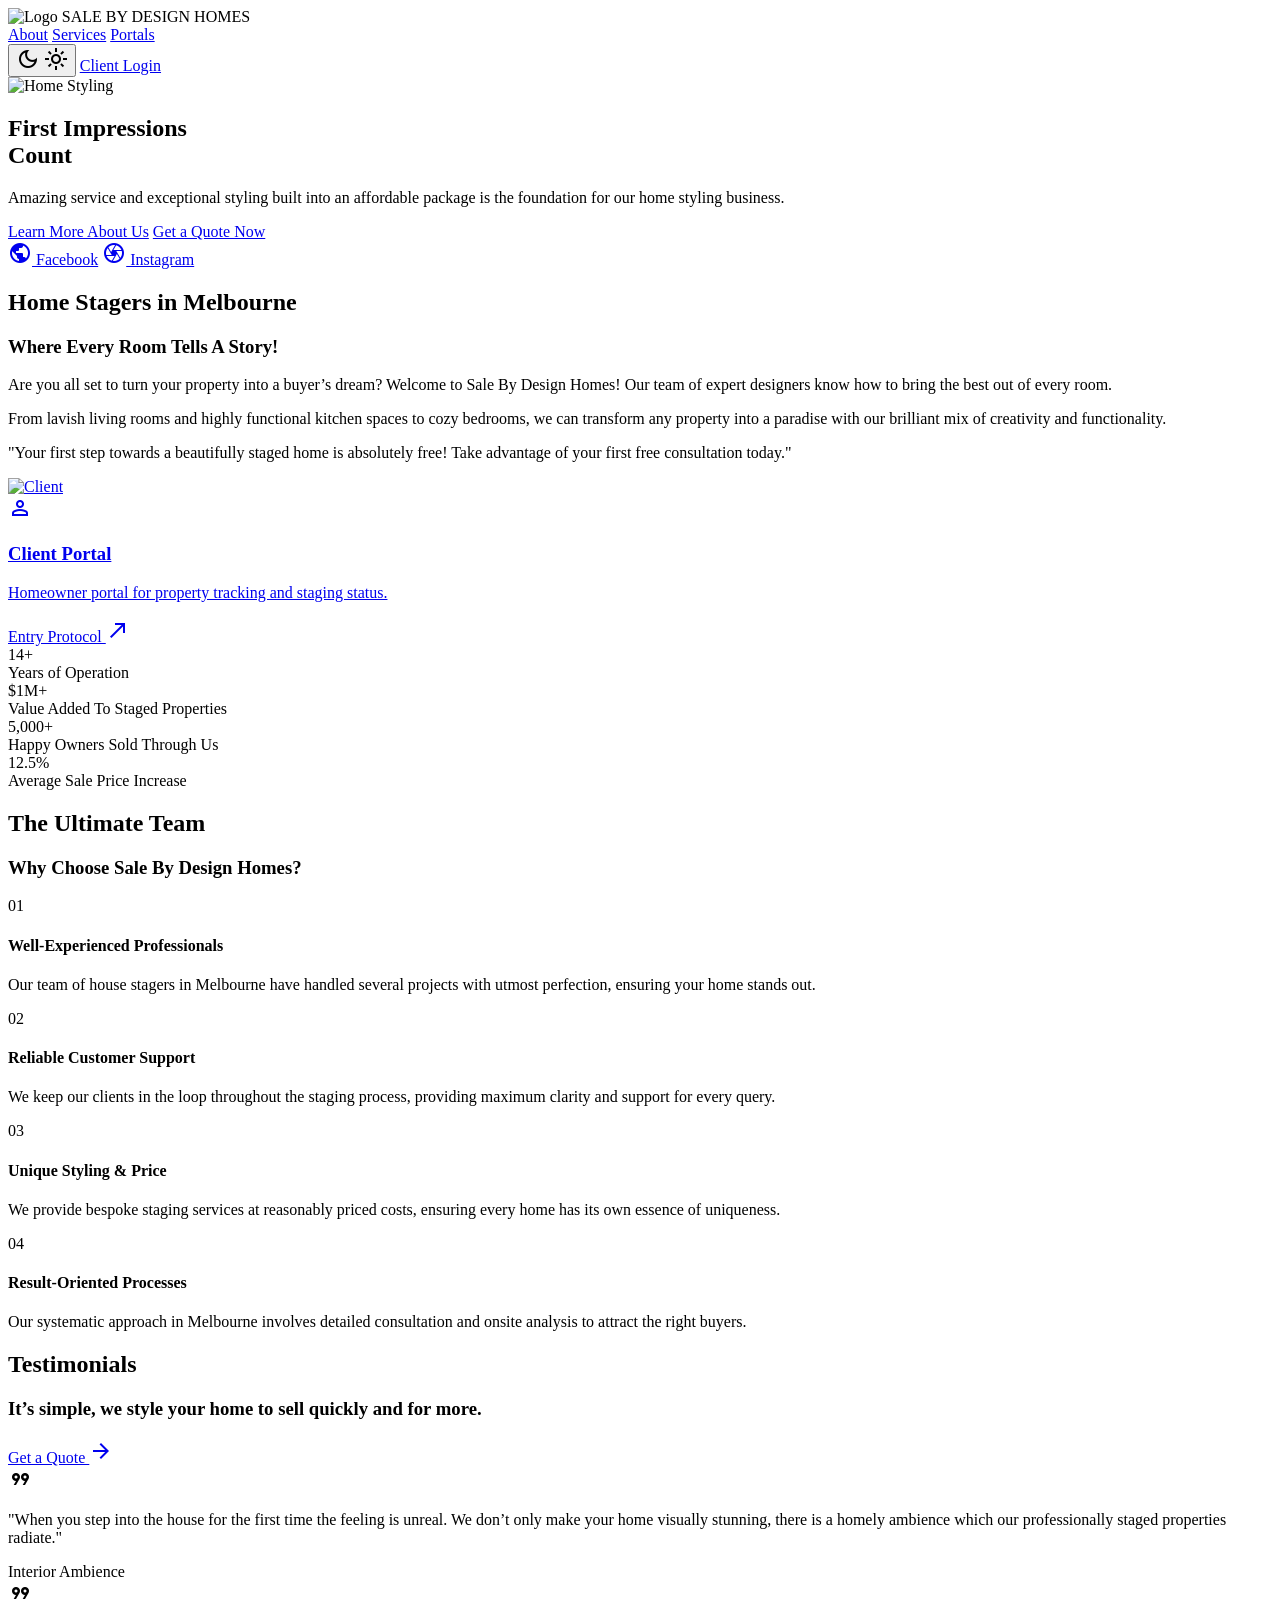
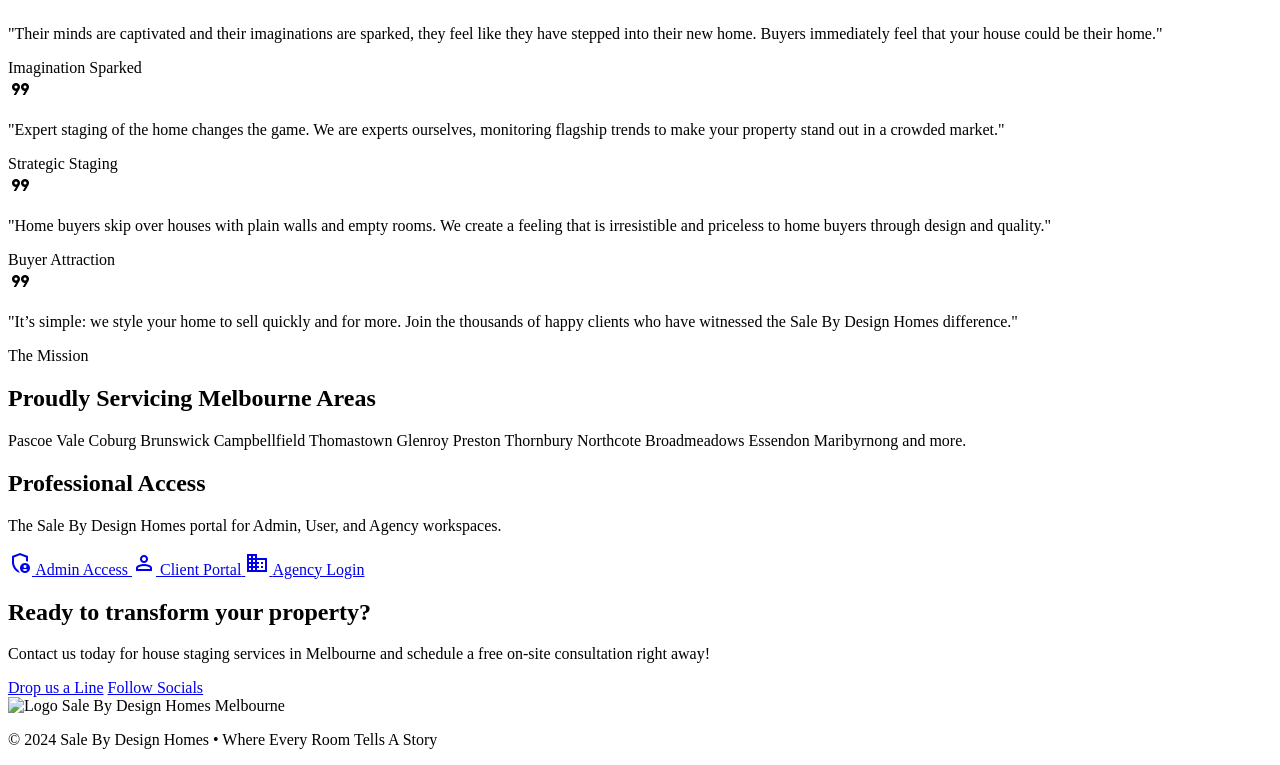
==== index.html @ 8c0a1e4c "Initial commit: Professional Landing Page & Premium Role-Specific Portals for Sale By Design Homes" ====
<!DOCTYPE html>
<html lang="en">
<head>
    <meta charset="utf-8" />
    <meta content="width=device-width, initial-scale=1.0" name="viewport" />
    <title>Sale By Design Homes | Home Staging Melbourne</title>
    <script src="https://cdn.tailwindcss.com?plugins=forms,container-queries"></script>
    <link href="https://fonts.googleapis.com/css2?family=Manrope:wght@300;400;500;600;700;800&amp;display=swap" rel="stylesheet" />
    <link href="https://fonts.googleapis.com/css2?family=Material+Symbols+Outlined:wght,FILL@100..700,0..1&amp;display=swap" rel="stylesheet" />
    <script id="tailwind-config">
        tailwind.config = {
            darkMode: "class",
            theme: {
                extend: {
                    colors: {
                        "primary": "#2563eb",
                        "primary-container": "#ebf2ff",
                        "on-primary": "#ffffff",
                        "background": "#ffffff",
                        "on-background": "#0f172a",
                        "surface": "#ffffff",
                        "on-surface": "#0f172a",
                        "surface-variant": "#f8fafc",
                        "on-surface-variant": "#64748b",
                        "outline": "rgba(203, 213, 225, 0.6)",
                    },
                    fontFamily: {
                        "headline": ["Manrope"],
                        "body": ["Manrope"],
                    },
                },
            },
        }
    </script>
    <style>
        :root {
            --primary: #2563eb;
            --primary-container: #ebf2ff;
            --background: #ffffff;
            --on-background: #0f172a;
            --surface: #ffffff;
            --on-surface: #0f172a;
            --surface-variant: #f8fafc;
            --on-surface-variant: #64748b;
            --outline: rgba(203, 213, 225, 0.6);
        }
        .dark {
            --primary: #2374e7;
            --background: #080c11;
            --on-background: #f1f5f9;
            --surface: #111821;
            --on-surface: #f1f5f9;
            --surface-variant: #1a2332;
            --on-surface-variant: #94a3b8;
            --outline: rgba(45, 58, 79, 0.4);
        }
        .reveal {
            opacity: 0;
            transform: translateY(30px);
            transition: all 0.8s cubic-bezier(0.16, 1, 0.3, 1);
        }
        .reveal.active {
            opacity: 1;
            transform: translateY(0);
        }
        .hero-gradient {
            background: linear-gradient(to bottom, rgba(0,0,0,0.1) 0%, rgba(0,0,0,0.8) 100%);
        }
        @keyframes float {
            0% { transform: translateY(0px); }
            50% { transform: translateY(-10px); }
            100% { transform: translateY(0px); }
        }
        .animate-float {
            animation: float 4s ease-in-out infinite;
        }
    </style>
    <script>
        const theme = localStorage.getItem('theme') || (window.matchMedia('(prefers-color-scheme: dark)').matches ? 'dark' : 'light');
        document.documentElement.className = theme;
    </script>
</head>
<body class="bg-background font-body text-on-surface antialiased overflow-x-hidden">
    <!-- Navigation -->
    <nav class="fixed top-0 left-0 w-full z-50 px-8 py-6 flex justify-between items-center transition-all duration-300" id="main-nav">
        <div class="flex items-center gap-2 group cursor-pointer">
            <img alt="Logo" class="h-8 w-auto" src="https://lh3.googleusercontent.com/aida/[base64]" />
            <span class="text-lg font-black tracking-tighter text-white">SALE BY DESIGN HOMES</span>
        </div>
        <div class="flex items-center gap-6">
            <div class="hidden md:flex gap-6 text-white/70 text-sm font-bold tracking-widest uppercase">
                <a href="#about" class="hover:text-white transition-colors">About</a>
                <a href="#services" class="hover:text-white transition-colors">Services</a>
                <a href="#portals" class="hover:text-white transition-colors">Portals</a>
            </div>
            <button id="theme-toggle" class="p-2.5 rounded-full bg-white/10 border border-white/10 text-white backdrop-blur-md hover:scale-110 active:scale-95 transition-all">
                <span class="material-symbols-outlined text-[20px] dark:hidden">dark_mode</span>
                <span class="material-symbols-outlined text-[20px] hidden dark:block">light_mode</span>
            </button>
            <a href="login.html" class="bg-white text-black px-6 py-2.5 rounded-full font-bold text-sm hover:bg-primary hover:text-white transition-all shadow-xl">Client Login</a>
        </div>
    </nav>

    <!-- Hero Section -->
    <section class="relative h-screen w-full flex items-center justify-center overflow-hidden">
        <div class="absolute inset-0 z-0 scale-105">
            <img class="w-full h-full object-cover" src="https://images.unsplash.com/photo-1600585154340-be6161a56a0c?auto=format&fit=crop&w=1920&q=80" alt="Home Styling" />
            <div class="absolute inset-0 hero-gradient"></div>
        </div>
        <div class="relative z-10 text-center px-6 max-w-4xl">
            <h1 class="text-6xl sm:text-8xl font-black text-white tracking-tight mb-8 leading-[0.9] reveal">First Impressions<br/><span class="text-primary group relative inline-block">Count<span class="absolute -bottom-2 left-0 w-0 h-1.5 bg-primary group-hover:w-full transition-all duration-700"></span></span></h1>
            <p class="text-lg sm:text-xl text-white/80 mb-10 max-w-2xl mx-auto font-medium leading-relaxed reveal" style="transition-delay: 0.2s;">Amazing service and exceptional styling built into an affordable package is the foundation for our home styling business.</p>
            <div class="flex flex-col sm:flex-row gap-4 justify-center items-center reveal" style="transition-delay: 0.4s;">
                <a href="#about" class="bg-primary hover:bg-primary/90 text-white px-10 py-5 rounded-2xl font-black text-sm tracking-widest uppercase transition-all hover:scale-105 shadow-2xl shadow-primary/40">Learn More About Us</a>
                <a href="#contact" class="bg-white/10 hover:bg-white/20 text-white backdrop-blur-md px-10 py-5 rounded-2xl font-black text-sm tracking-widest uppercase transition-all border border-white/20">Get a Quote Now</a>
            </div>
            <div class="mt-12 flex justify-center gap-8 text-white/50">
                <a href="#" class="hover:text-white transition-colors flex items-center gap-2"><span class="material-symbols-outlined">public</span> Facebook</a>
                <a href="#" class="hover:text-white transition-colors flex items-center gap-2"><span class="material-symbols-outlined">camera</span> Instagram</a>
            </div>
        </div>
    </section>

    <!-- Welcome Section -->
    <section id="about" class="py-24 px-8 max-w-7xl mx-auto grid grid-cols-1 lg:grid-cols-2 gap-16 items-center">
        <div class="reveal">
            <h2 class="text-[12px] font-black tracking-[0.4em] uppercase text-primary mb-6">Home Stagers in Melbourne</h2>
            <h3 class="text-4xl sm:text-6xl font-black text-on-surface leading-tight mb-8">Where Every Room Tells A Story!</h3>
            <p class="text-on-surface-variant text-lg leading-relaxed mb-6">Are you all set to turn your property into a buyer’s dream? Welcome to Sale By Design Homes! Our team of expert designers know how to bring the best out of every room.</p>
            <p class="text-on-surface-variant text-lg leading-relaxed mb-8">From lavish living rooms and highly functional kitchen spaces to cozy bedrooms, we can transform any property into a paradise with our brilliant mix of creativity and functionality.</p>
            <div class="p-8 rounded-3xl bg-primary/5 border border-primary/10">
                <p class="text-primary font-bold italic text-xl">"Your first step towards a beautifully staged home is absolutely free! Take advantage of your first free consultation today."</p>
            </div>
        </div>
        <div class="relative reveal" style="transition-delay: 0.2s;">
                <!-- Client Card -->
                <a href="client-login.html" class="group relative flex flex-col h-[500px] rounded-[40px] overflow-hidden border border-outline/10 shadow-2xl hover:scale-[1.02] transition-all duration-500 reveal" style="transition-delay: 0.2s;">
                    <img class="absolute inset-0 w-full h-full object-cover group-hover:scale-110 transition-transform duration-700" src="https://images.unsplash.com/photo-1560518883-ce09059eeffa?auto=format&fit=crop&w=800&q=80" alt="Client" />
                    <div class="absolute inset-0 bg-gradient-to-t from-black via-black/40 to-transparent"></div>
                    <div class="relative mt-auto p-10 text-white">
                        <span class="material-symbols-outlined text-4xl mb-4 group-hover:rotate-12 transition-transform">person</span>
                        <h3 class="text-3xl font-black mb-3">Client Portal</h3>
                        <p class="text-white/70 text-sm leading-relaxed mb-6 group-hover:text-white transition-colors">Homeowner portal for property tracking and staging status.</p>
                        <div class="flex items-center gap-3 font-black text-[10px] uppercase tracking-widest text-primary bg-white px-4 py-2 rounded-full w-fit">
                            Entry Protocol <span class="material-symbols-outlined text-sm">north_east</span>
                        </div>
                    </div>
                </a>
            <div class="absolute -bottom-10 -left-10 bg-on-background p-10 rounded-[40px] shadow-2xl hidden sm:block">
                <div class="text-primary text-5xl font-black mb-1">14+</div>
                <div class="text-white text-xs font-black uppercase tracking-widest opacity-60">Years of Operation</div>
            </div>
        </div>
    </section>

    <!-- Metrics Section -->
    <section class="bg-on-background py-24 px-8 text-white overflow-hidden relative">
        <div class="absolute inset-0 opacity-10">
            <div class="absolute top-0 left-0 w-full h-full bg-[radial-gradient(circle_at_center,_var(--tw-gradient-stops))] from-primary via-transparent to-transparent"></div>
        </div>
        <div class="max-w-7xl mx-auto flex flex-col md:flex-row justify-between items-center gap-16 relative z-10 reveal">
            <div class="text-center md:text-left">
                <div class="text-7xl font-black text-primary mb-2">$1M+</div>
                <div class="text-xs font-black uppercase tracking-[0.3em] opacity-40">Value Added To Staged Properties</div>
            </div>
            <div class="h-16 w-1px bg-white/10 hidden md:block"></div>
            <div class="text-center">
                <div class="text-7xl font-black text-white mb-2">5,000+</div>
                <div class="text-xs font-black uppercase tracking-[0.3em] opacity-40">Happy Owners Sold Through Us</div>
            </div>
            <div class="h-16 w-1px bg-white/10 hidden md:block"></div>
            <div class="text-center md:text-right">
                <div class="text-7xl font-black text-white/50 mb-2">12.5%</div>
                <div class="text-xs font-black uppercase tracking-[0.3em] opacity-40">Average Sale Price Increase</div>
            </div>
        </div>
    </section>

    <!-- Why Choose Us -->
    <section id="services" class="py-24 px-8 bg-surface-variant/20 overflow-hidden">
        <div class="max-w-7xl mx-auto">
            <div class="text-center mb-20 reveal">
                <h2 class="text-[12px] font-black tracking-[0.4em] uppercase text-primary mb-6">The Ultimate Team</h2>
                <h3 class="text-4xl sm:text-5xl font-black text-on-surface">Why Choose Sale By Design Homes?</h3>
            </div>
            
            <div class="grid grid-cols-1 md:grid-cols-2 gap-8 reveal">
                <div class="p-10 rounded-[40px] bg-white dark:bg-surface border border-outline/10 shadow-sm hover:shadow-xl transition-all group">
                    <div class="flex items-start gap-6">
                        <span class="text-5xl font-black text-primary/20 group-hover:text-primary transition-colors">01</span>
                        <div>
                            <h4 class="text-xl font-bold mb-4">Well-Experienced Professionals</h4>
                            <p class="text-on-surface-variant leading-relaxed">Our team of house stagers in Melbourne have handled several projects with utmost perfection, ensuring your home stands out.</p>
                        </div>
                    </div>
                </div>
                <div class="p-10 rounded-[40px] bg-white dark:bg-surface border border-outline/10 shadow-sm hover:shadow-xl transition-all group">
                    <div class="flex items-start gap-6">
                        <span class="text-5xl font-black text-primary/20 group-hover:text-primary transition-colors">02</span>
                        <div>
                            <h4 class="text-xl font-bold mb-4">Reliable Customer Support</h4>
                            <p class="text-on-surface-variant leading-relaxed">We keep our clients in the loop throughout the staging process, providing maximum clarity and support for every query.</p>
                        </div>
                    </div>
                </div>
                <div class="p-10 rounded-[40px] bg-white dark:bg-surface border border-outline/10 shadow-sm hover:shadow-xl transition-all group">
                    <div class="flex items-start gap-6">
                        <span class="text-5xl font-black text-primary/20 group-hover:text-primary transition-colors">03</span>
                        <div>
                            <h4 class="text-xl font-bold mb-4">Unique Styling & Price</h4>
                            <p class="text-on-surface-variant leading-relaxed">We provide bespoke staging services at reasonably priced costs, ensuring every home has its own essence of uniqueness.</p>
                        </div>
                    </div>
                </div>
                <div class="p-10 rounded-[40px] bg-white dark:bg-surface border border-outline/10 shadow-sm hover:shadow-xl transition-all group">
                    <div class="flex items-start gap-6">
                        <span class="text-5xl font-black text-primary/20 group-hover:text-primary transition-colors">04</span>
                        <div>
                            <h4 class="text-xl font-bold mb-4">Result-Oriented Processes</h4>
                            <p class="text-on-surface-variant leading-relaxed">Our systematic approach in Melbourne involves detailed consultation and onsite analysis to attract the right buyers.</p>
                        </div>
                    </div>
                </div>
            </div>
        </div>
    </section>

    <!-- Testimonials Section -->
    <section class="py-24 px-8 overflow-hidden bg-background">
        <div class="max-w-7xl mx-auto">
            <div class="flex flex-col md:flex-row justify-between items-end mb-20 gap-8 reveal">
                <div class="max-w-2xl text-left">
                    <h2 class="text-[12px] font-black tracking-[0.4em] uppercase text-primary mb-6">Testimonials</h2>
                    <h3 class="text-4xl sm:text-5xl font-black text-on-surface leading-tight">It’s simple, we style your home to sell quickly and for more.</h3>
                </div>
                <a href="#contact" class="text-primary font-black uppercase text-sm tracking-widest flex items-center gap-2 hover:gap-4 transition-all">Get a Quote <span class="material-symbols-outlined">arrow_forward</span></a>
            </div>

            <div class="grid grid-cols-1 md:grid-cols-2 lg:grid-cols-3 gap-8 items-start reveal">
                <!-- Quote 1 -->
                <div class="p-10 rounded-[40px] bg-surface-variant/30 border border-outline/10 flex flex-col gap-6">
                    <span class="material-symbols-outlined text-4xl text-primary/30 font-black">format_quote</span>
                    <p class="text-on-surface italic leading-relaxed">"When you step into the house for the first time the feeling is unreal. We don’t only make your home visually stunning, there is a homely ambience which our professionally staged properties radiate."</p>
                    <div class="h-1px w-12 bg-outline/20"></div>
                    <span class="text-[10px] font-black uppercase tracking-[0.2em] text-on-surface-variant">Interior Ambience</span>
                </div>
                <!-- Quote 2 -->
                <div class="p-10 rounded-[40px] bg-primary/5 border border-primary/10 flex flex-col gap-6 md:mt-12">
                    <span class="material-symbols-outlined text-4xl text-primary/30 font-black">format_quote</span>
                    <p class="text-on-surface italic leading-relaxed">"Their minds are captivated and their imaginations are sparked, they feel like they have stepped into their new home. Buyers immediately feel that your house could be their home."</p>
                    <div class="h-1px w-12 bg-outline/20"></div>
                    <span class="text-[10px] font-black uppercase tracking-[0.2em] text-on-surface-variant">Imagination Sparked</span>
                </div>
                <!-- Quote 3 -->
                <div class="p-10 rounded-[40px] bg-surface-variant/30 border border-outline/10 flex flex-col gap-6 lg:mt-24">
                    <span class="material-symbols-outlined text-4xl text-primary/30 font-black">format_quote</span>
                    <p class="text-on-surface italic leading-relaxed">"Expert staging of the home changes the game. We are experts ourselves, monitoring flagship trends to make your property stand out in a crowded market."</p>
                    <div class="h-1px w-12 bg-outline/20"></div>
                    <span class="text-[10px] font-black uppercase tracking-[0.2em] text-on-surface-variant">Strategic Staging</span>
                </div>
                <!-- Quote 4 -->
                <div class="p-10 rounded-[40px] bg-surface-variant/30 border border-outline/10 flex flex-col gap-6">
                    <span class="material-symbols-outlined text-4xl text-primary/30 font-black">format_quote</span>
                    <p class="text-on-surface italic leading-relaxed">"Home buyers skip over houses with plain walls and empty rooms. We create a feeling that is irresistible and priceless to home buyers through design and quality."</p>
                    <div class="h-1px w-12 bg-outline/20"></div>
                    <span class="text-[10px] font-black uppercase tracking-[0.2em] text-on-surface-variant">Buyer Attraction</span>
                </div>
                <!-- Quote 5 -->
                <div class="p-10 rounded-[40px] bg-on-background text-white flex flex-col gap-6 md:-mt-12 group hover:bg-primary transition-all duration-500">
                    <span class="material-symbols-outlined text-4xl text-primary/50 font-black">format_quote</span>
                    <p class="text-white italic leading-relaxed">"It’s simple: we style your home to sell quickly and for more. Join the thousands of happy clients who have witnessed the Sale By Design Homes difference."</p>
                    <div class="h-1px w-12 bg-white/20"></div>
                    <span class="text-[10px] font-black uppercase tracking-[0.2em] text-white/40">The Mission</span>
                </div>
            </div>
        </div>
    </section>

    <!-- Suburbs Grid -->
    <section class="py-24 px-8 bg-surface-variant/10 text-center">
        <h2 class="text-[11px] font-black tracking-[0.4em] uppercase text-primary/60 mb-12 reveal">Proudly Servicing Melbourne Areas</h2>
        <div class="max-w-6xl mx-auto flex flex-wrap justify-center gap-x-8 gap-y-4 text-sm font-bold text-on-surface/40 reveal">
            <span>Pascoe Vale</span> <span>Coburg</span> <span>Brunswick</span> <span>Campbellfield</span> <span>Thomastown</span> 
            <span>Glenroy</span> <span>Preston</span> <span>Thornbury</span> <span>Northcote</span> <span>Broadmeadows</span> 
            <span>Essendon</span> <span>Maribyrnong</span> <span class="text-primary italic">and more.</span>
        </div>
    </section>

    <!-- Portal Section -->
    <section id="portals" class="py-24 px-8 bg-on-background relative overflow-hidden">
        <div class="absolute inset-0 z-0">
            <div class="absolute -top-1/2 -right-1/4 w-[1000px] h-[1000px] bg-primary/5 rounded-full blur-[200px]"></div>
        </div>
        <div class="max-w-7xl mx-auto relative z-10">
            <div class="text-center mb-16 reveal">
                <h2 class="text-4xl sm:text-5xl font-black text-white mb-6">Professional Access</h2>
                <p class="text-white/40 max-w-xl mx-auto">The Sale By Design Homes portal for Admin, User, and Agency workspaces.</p>
            </div>
            
            <div class="grid grid-cols-1 md:grid-cols-3 gap-6 reveal">
                <a href="admin-login.html" class="group p-8 rounded-[32px] bg-white/5 border border-white/10 hover:border-primary/50 transition-all flex flex-col items-center text-center">
                    <span class="material-symbols-outlined text-4xl text-primary mb-4 group-hover:scale-110 transition-all">admin_panel_settings</span>
                    <span class="text-white font-black uppercase tracking-widest text-xs">Admin Access</span>
                </a>
                <a href="client-login.html" class="group p-8 rounded-[32px] bg-white/5 border border-white/10 hover:border-primary/50 transition-all flex flex-col items-center text-center">
                    <span class="material-symbols-outlined text-4xl text-primary mb-4 group-hover:scale-110 transition-all">person</span>
                    <span class="text-white font-black uppercase tracking-widest text-xs">Client Portal</span>
                </a>
                <a href="agency-login.html" class="group p-8 rounded-[32px] bg-white/5 border border-white/10 hover:border-primary/50 transition-all flex flex-col items-center text-center">
                    <span class="material-symbols-outlined text-4xl text-primary mb-4 group-hover:scale-110 transition-all">business</span>
                    <span class="text-white font-black uppercase tracking-widest text-xs">Agency Login</span>
                </a>
            </div>
        </div>
    </section>

    <!-- Final CTA/Footer -->
    <footer id="contact" class="bg-background pt-24 pb-12 px-8 border-t border-outline/10">
        <div class="max-w-7xl mx-auto flex flex-col items-center text-center reveal">
            <h2 class="text-5xl sm:text-7xl font-black text-on-surface tracking-tighter mb-8 leading-none">Ready to transform your property?</h2>
            <p class="text-on-surface-variant text-lg mb-12 max-w-xl mx-auto font-medium">Contact us today for house staging services in Melbourne and schedule a free on-site consultation right away!</p>
            <div class="flex flex-col sm:flex-row gap-4 mb-24">
                <a href="tel:00000000" class="bg-primary text-white px-12 py-5 rounded-full font-black text-sm tracking-widest uppercase shadow-2xl shadow-primary/30 hover:scale-105 transition-all">Drop us a Line</a>
                <a href="#" class="bg-surface-variant text-on-surface px-12 py-5 rounded-full font-black text-sm tracking-widest uppercase border border-outline/50 hover:bg-surface-variant/50 transition-all">Follow Socials</a>
            </div>
        </div>
        
        <div class="max-w-7xl mx-auto pt-16 flex flex-col md:flex-row justify-between items-center border-t border-outline/20 gap-8">
            <div class="flex items-center gap-2">
                <img alt="Logo" class="h-6 w-auto" src="https://lh3.googleusercontent.com/aida/[base64]" />
                <span class="text-sm font-black tracking-tighter uppercase opacity-40">Sale By Design Homes Melbourne</span>
            </div>
            <p class="text-[10px] font-black uppercase tracking-widest opacity-20 text-center">© 2024 Sale By Design Homes • Where Every Room Tells A Story</p>
        </div>
    </footer>

    <script>
        // Reveal on Scroll
        const observerOptions = { threshold: 0.1 };
        const observer = new IntersectionObserver((entries) => {
            entries.forEach(entry => {
                if (entry.isIntersecting) entry.target.classList.add('active');
            });
        }, observerOptions);
        document.querySelectorAll('.reveal').forEach(el => observer.observe(el));

        // Navbar Scroll Effect
        window.addEventListener('scroll', () => {
            const nav = document.getElementById('main-nav');
            if (window.scrollY > 50) {
                nav.classList.add('bg-on-background/90', 'backdrop-blur-xl', 'py-4', 'shadow-2xl');
                nav.classList.remove('py-6');
            } else {
                nav.classList.remove('bg-on-background/90', 'backdrop-blur-xl', 'py-4', 'shadow-2xl');
                nav.classList.add('py-6');
            }
        });

        // Theme Toggle
        const toggleBtn = document.getElementById('theme-toggle');
        toggleBtn.addEventListener('click', () => {
            const isDark = document.documentElement.classList.toggle('dark');
            localStorage.setItem('theme', isDark ? 'dark' : 'light');
        });
    </script>
</body>
</html>
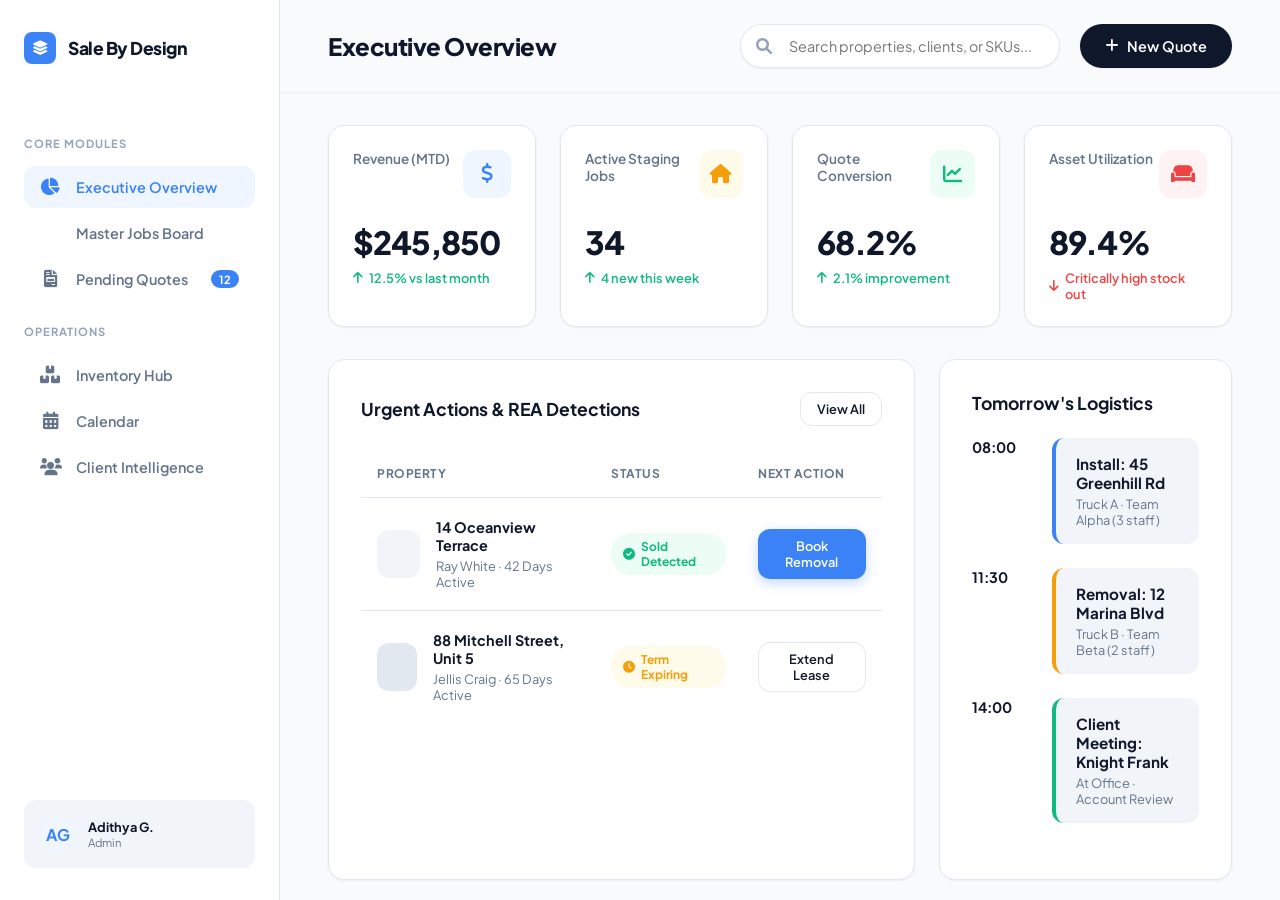
==== commit 7b106ba4: "style: completely redesign CRM to lightweight SPA architecture" ====
--- a/index.html
+++ b/index.html
@@ -1,367 +1,1182 @@
 <!DOCTYPE html>
 <html lang="en">
 <head>
-    <meta charset="utf-8" />
-    <meta content="width=device-width, initial-scale=1.0" name="viewport" />
-    <title>Sale By Design Homes | Home Staging Melbourne</title>
-    <script src="https://cdn.tailwindcss.com?plugins=forms,container-queries"></script>
-    <link href="https://fonts.googleapis.com/css2?family=Manrope:wght@300;400;500;600;700;800&amp;display=swap" rel="stylesheet" />
-    <link href="https://fonts.googleapis.com/css2?family=Material+Symbols+Outlined:wght,FILL@100..700,0..1&amp;display=swap" rel="stylesheet" />
-    <script id="tailwind-config">
-        tailwind.config = {
-            darkMode: "class",
-            theme: {
-                extend: {
-                    colors: {
-                        "primary": "#2563eb",
-                        "primary-container": "#ebf2ff",
-                        "on-primary": "#ffffff",
-                        "background": "#ffffff",
-                        "on-background": "#0f172a",
-                        "surface": "#ffffff",
-                        "on-surface": "#0f172a",
-                        "surface-variant": "#f8fafc",
-                        "on-surface-variant": "#64748b",
-                        "outline": "rgba(203, 213, 225, 0.6)",
-                    },
-                    fontFamily: {
-                        "headline": ["Manrope"],
-                        "body": ["Manrope"],
-                    },
-                },
-            },
-        }
-    </script>
+    <meta charset="UTF-8">
+    <meta name="viewport" content="width=device-width, initial-scale=1.0">
+    <title>Sale by Design Homes | Modern OS</title>
+    <link href="https://cdnjs.cloudflare.com/ajax/libs/font-awesome/6.0.0/css/all.min.css" rel="stylesheet">
+    <link href="https://fonts.googleapis.com/css2?family=Plus+Jakarta+Sans:wght@400;500;600;700;800&display=swap" rel="stylesheet">
     <style>
         :root {
-            --primary: #2563eb;
-            --primary-container: #ebf2ff;
-            --background: #ffffff;
-            --on-background: #0f172a;
-            --surface: #ffffff;
-            --on-surface: #0f172a;
-            --surface-variant: #f8fafc;
-            --on-surface-variant: #64748b;
-            --outline: rgba(203, 213, 225, 0.6);
-        }
-        .dark {
-            --primary: #2374e7;
-            --background: #080c11;
-            --on-background: #f1f5f9;
-            --surface: #111821;
-            --on-surface: #f1f5f9;
-            --surface-variant: #1a2332;
-            --on-surface-variant: #94a3b8;
-            --outline: rgba(45, 58, 79, 0.4);
-        }
-        .reveal {
+            /* Premium Light Color Palette */
+            --bg-base: #f8fafc;
+            --bg-surface: #ffffff;
+            --bg-hover: #f1f5f9;
+            
+            --text-main: #0f172a;
+            --text-muted: #64748b;
+            --text-light: #94a3b8;
+            
+            --primary: #3b82f6;
+            --primary-hover: #2563eb;
+            --primary-light: #eff6ff;
+            
+            --success: #10b981;
+            --success-light: #ecfdf5;
+            --warning: #f59e0b;
+            --warning-light: #fffbeb;
+            --error: #ef4444;
+            --error-light: #fef2f2;
+            
+            --border-light: #e2e8f0;
+            --border-hover: #cbd5e1;
+            
+            --shadow-sm: 0 1px 2px 0 rgb(0 0 0 / 0.05);
+            --shadow-md: 0 4px 6px -1px rgb(0 0 0 / 0.1), 0 2px 4px -2px rgb(0 0 0 / 0.1);
+            --shadow-lg: 0 10px 15px -3px rgb(0 0 0 / 0.1), 0 4px 6px -4px rgb(0 0 0 / 0.1);
+            
+            --radius-md: 12px;
+            --radius-lg: 16px;
+            --radius-xl: 24px;
+        }
+
+        * { margin: 0; padding: 0; box-sizing: border-box; }
+
+        body {
+            font-family: 'Plus Jakarta Sans', sans-serif;
+            background-color: var(--bg-base);
+            color: var(--text-main);
+            display: flex;
+            height: 100vh;
+            overflow: hidden;
+            -webkit-font-smoothing: antialiased;
+        }
+
+        /* ----- SIDEBAR ----- */
+        .sidebar {
+            width: 280px;
+            background: var(--bg-surface);
+            border-right: 1px solid var(--border-light);
+            display: flex;
+            flex-direction: column;
+            padding: 32px 24px;
+            z-index: 50;
+        }
+
+        .brand-logo {
+            display: flex;
+            align-items: center;
+            gap: 12px;
+            font-weight: 800;
+            font-size: 1.1rem;
+            color: var(--text-main);
+            margin-bottom: 48px;
+            letter-spacing: -0.5px;
+        }
+
+        .brand-icon {
+            width: 32px;
+            height: 32px;
+            background: var(--primary);
+            color: white;
+            border-radius: 8px;
+            display: flex;
+            align-items: center;
+            justify-content: center;
+            font-size: 0.9rem;
+        }
+
+        .nav-label {
+            font-size: 0.7rem;
+            text-transform: uppercase;
+            font-weight: 700;
+            color: var(--text-light);
+            letter-spacing: 1px;
+            margin-bottom: 16px;
+            margin-top: 24px;
+        }
+
+        .nav-items { display: flex; flex-direction: column; gap: 4px; }
+
+        .nav-item {
+            padding: 12px 16px;
+            border-radius: var(--radius-md);
+            color: var(--text-muted);
+            text-decoration: none;
+            display: flex;
+            align-items: center;
+            gap: 16px;
+            font-weight: 600;
+            font-size: 0.9rem;
+            transition: all 0.2s ease;
+            cursor: pointer;
+        }
+
+        .nav-item i { width: 20px; text-align: center; font-size: 1.1rem; transition: all 0.2s; }
+        .nav-item:hover { background: var(--bg-hover); color: var(--text-main); }
+        .nav-item.active { background: var(--primary-light); color: var(--primary); }
+        .nav-item.active i { color: var(--primary); }
+
+        .nav-badge {
+            margin-left: auto;
+            background: var(--primary);
+            color: white;
+            padding: 2px 8px;
+            border-radius: 12px;
+            font-size: 0.7rem;
+            font-weight: 700;
+        }
+
+        .sidebar-footer {
+            margin-top: auto;
+            background: var(--bg-hover);
+            padding: 16px;
+            border-radius: var(--radius-md);
+            display: flex;
+            align-items: center;
+            gap: 12px;
+        }
+
+        .footer-avatar {
+            width: 36px;
+            height: 36px;
+            border-radius: 50%;
+            background: var(--primary-light);
+            color: var(--primary);
+            display: flex;
+            align-items: center;
+            justify-content: center;
+            font-weight: 700;
+        }
+
+        /* ----- MAIN WORKSPACE ----- */
+        .workspace {
+            flex: 1;
+            display: flex;
+            flex-direction: column;
+            overflow-y: auto;
+            position: relative;
+        }
+
+        /* HEADER */
+        .top-header {
+            background: rgba(248, 250, 252, 0.8);
+            backdrop-filter: blur(12px);
+            padding: 24px 48px;
+            display: flex;
+            justify-content: space-between;
+            align-items: center;
+            position: sticky;
+            top: 0;
+            z-index: 40;
+            border-bottom: 1px solid rgba(226, 232, 240, 0.5);
+        }
+
+        .page-title {
+            font-size: 1.5rem;
+            font-weight: 800;
+            color: var(--text-main);
+            letter-spacing: -0.5px;
+        }
+
+        .header-actions {
+            display: flex;
+            align-items: center;
+            gap: 20px;
+        }
+
+        .search-bar {
+            position: relative;
+            width: 320px;
+        }
+
+        .search-bar i {
+            position: absolute;
+            left: 16px;
+            top: 50%;
+            transform: translateY(-50%);
+            color: var(--text-light);
+        }
+
+        .search-bar input {
+            width: 100%;
+            padding: 12px 16px 12px 48px;
+            border-radius: var(--radius-xl);
+            border: 1px solid var(--border-light);
+            background: var(--bg-surface);
+            font-family: inherit;
+            font-size: 0.9rem;
+            color: var(--text-main);
+            outline: none;
+            transition: all 0.2s;
+            box-shadow: var(--shadow-sm);
+        }
+
+        .search-bar input:focus {
+            border-color: var(--primary);
+            box-shadow: 0 0 0 4px var(--primary-light);
+        }
+
+        .btn {
+            padding: 12px 24px;
+            border-radius: var(--radius-xl);
+            font-family: inherit;
+            font-weight: 600;
+            font-size: 0.9rem;
+            border: 1px solid transparent;
+            cursor: pointer;
+            transition: all 0.2s;
+            display: flex;
+            align-items: center;
+            gap: 8px;
+        }
+
+        .btn-outline {
+            background: white; border: 1px solid var(--border-light); color: var(--text-main);
+        }
+
+        .btn-primary {
+            background: var(--text-main);
+            color: white;
+            box-shadow: var(--shadow-sm);
+        }
+
+        .btn-primary:hover {
+            background: #000;
+            transform: translateY(-1px);
+            box-shadow: var(--shadow-md);
+        }
+        
+        .btn-accent {
+            background: var(--primary);
+            color: white;
+            box-shadow: 0 4px 12px rgba(59, 130, 246, 0.3);
+        }
+        .btn-accent:hover {
+            background: var(--primary-hover);
+            transform: translateY(-1px);
+        }
+
+        .btn-sm { padding: 8px 16px; font-size: 0.8rem; border-radius: var(--radius-md); }
+
+        /* SECTION CONTAINERS */
+        .section {
+            padding: 32px 48px 64px 48px;
+            display: none;
+            animation: fadeSlideUp 0.4s cubic-bezier(0.16, 1, 0.3, 1) forwards;
             opacity: 0;
-            transform: translateY(30px);
-            transition: all 0.8s cubic-bezier(0.16, 1, 0.3, 1);
-        }
-        .reveal.active {
-            opacity: 1;
-            transform: translateY(0);
-        }
-        .hero-gradient {
-            background: linear-gradient(to bottom, rgba(0,0,0,0.1) 0%, rgba(0,0,0,0.8) 100%);
-        }
-        @keyframes float {
-            0% { transform: translateY(0px); }
-            50% { transform: translateY(-10px); }
-            100% { transform: translateY(0px); }
-        }
-        .animate-float {
-            animation: float 4s ease-in-out infinite;
-        }
+            transform: translateY(10px);
+        }
+
+        .section.active { display: block; }
+
+        @keyframes fadeSlideUp {
+            to { opacity: 1; transform: translateY(0); }
+        }
+
+        /* CARDS & GRIDS */
+        .dashboard-grid {
+            display: grid;
+            grid-template-columns: repeat(4, 1fr);
+            gap: 24px;
+            margin-bottom: 32px;
+        }
+
+        .stat-card {
+            background: var(--bg-surface);
+            border: 1px solid var(--border-light);
+            border-radius: var(--radius-lg);
+            padding: 24px;
+            box-shadow: var(--shadow-sm);
+            transition: all 0.3s ease;
+        }
+
+        .stat-card:hover {
+            transform: translateY(-4px);
+            box-shadow: var(--shadow-lg);
+            border-color: var(--border-hover);
+        }
+
+        .stat-header {
+            display: flex;
+            justify-content: space-between;
+            align-items: flex-start;
+            margin-bottom: 24px;
+        }
+
+        .stat-icon {
+            width: 48px;
+            height: 48px;
+            border-radius: var(--radius-md);
+            display: flex;
+            align-items: center;
+            justify-content: center;
+            font-size: 1.2rem;
+        }
+
+        .icon-blue { background: var(--primary-light); color: var(--primary); }
+        .icon-green { background: var(--success-light); color: var(--success); }
+        .icon-amber { background: var(--warning-light); color: var(--warning); }
+        .icon-red { background: var(--error-light); color: var(--error); }
+        .icon-gray { background: var(--bg-hover); color: var(--text-muted); }
+
+        .stat-title {
+            color: var(--text-muted);
+            font-size: 0.85rem;
+            font-weight: 600;
+        }
+
+        .stat-val {
+            font-size: 2rem;
+            font-weight: 800;
+            color: var(--text-main);
+            letter-spacing: -1px;
+            margin-bottom: 8px;
+        }
+
+        .stat-trend {
+            font-size: 0.8rem;
+            font-weight: 600;
+            display: flex;
+            align-items: center;
+            gap: 6px;
+        }
+        .trend-up { color: var(--success); }
+        .trend-down { color: var(--error); }
+
+        /* Secondary Grid Area */
+        .content-grid {
+            display: grid;
+            grid-template-columns: 2fr 1fr;
+            gap: 24px;
+        }
+        
+        .triple-grid {
+            display: grid;
+            grid-template-columns: repeat(3, 1fr);
+            gap: 24px;
+        }
+
+        .panel {
+            background: var(--bg-surface);
+            border: 1px solid var(--border-light);
+            border-radius: var(--radius-lg);
+            padding: 32px;
+            box-shadow: var(--shadow-sm);
+        }
+
+        .panel-header {
+            display: flex;
+            justify-content: space-between;
+            align-items: center;
+            margin-bottom: 24px;
+        }
+
+        .panel-title {
+            font-size: 1.1rem;
+            font-weight: 700;
+            color: var(--text-main);
+        }
+
+        /* Modern Table */
+        table {
+            width: 100%;
+            border-collapse: collapse;
+        }
+
+        th {
+            text-align: left;
+            padding: 16px;
+            font-size: 0.75rem;
+            text-transform: uppercase;
+            font-weight: 700;
+            color: var(--text-muted);
+            border-bottom: 1px solid var(--border-light);
+            letter-spacing: 0.5px;
+        }
+
+        td {
+            padding: 20px 16px;
+            border-bottom: 1px solid var(--border-light);
+            font-size: 0.9rem;
+            color: var(--text-main);
+        }
+
+        tr:last-child td { border-bottom: none; }
+        
+        tr { transition: background 0.2s; }
+        tr:hover { background: var(--bg-hover); }
+
+        .property-cell {
+            display: flex;
+            align-items: center;
+            gap: 16px;
+        }
+
+        .property-img {
+            width: 48px;
+            height: 48px;
+            border-radius: var(--radius-md);
+            background: var(--bg-hover);
+            object-fit: cover;
+        }
+
+        .fw-bold { font-weight: 700; }
+        .text-sm { font-size: 0.8rem; color: var(--text-muted); margin-top: 4px; }
+
+        .pill-badge {
+            padding: 6px 12px;
+            border-radius: 20px;
+            font-size: 0.75rem;
+            font-weight: 700;
+            display: inline-flex;
+            align-items: center;
+            gap: 6px;
+        }
+        
+        .badge-success { background: var(--success-light); color: var(--success); }
+        .badge-warning { background: var(--warning-light); color: var(--warning); }
+        .badge-info { background: var(--primary-light); color: var(--primary); }
+        .badge-neutral { background: var(--bg-hover); color: var(--text-muted); }
+        .badge-error { background: var(--error-light); color: var(--error); }
+
+        /* Logistics Timeline */
+        .timeline-item {
+            display: flex;
+            gap: 20px;
+            margin-bottom: 24px;
+        }
+
+        .timeline-time {
+            font-weight: 700;
+            color: var(--text-main);
+            font-size: 0.9rem;
+            width: 60px;
+        }
+
+        .timeline-content {
+            flex: 1;
+            background: var(--bg-hover);
+            padding: 16px 20px;
+            border-radius: var(--radius-md);
+            border-left: 4px solid var(--primary);
+        }
+
+        .timeline-title {
+            font-weight: 700;
+            font-size: 0.95rem;
+            margin-bottom: 4px;
+        }
+
+        /* --- KANBAN JOBS BOARD --- */
+        .kanban-board {
+            display: flex;
+            gap: 24px;
+            overflow-x: auto;
+            padding-bottom: 24px;
+            min-height: 70vh;
+        }
+
+        .kanban-column {
+            width: 320px;
+            flex-shrink: 0;
+            background: rgba(241, 245, 249, 0.5); /* slate-100 trans */
+            border-radius: var(--radius-lg);
+            padding: 20px;
+            border: 1px dashed var(--border-hover);
+        }
+
+        .column-header {
+            display: flex;
+            justify-content: space-between;
+            align-items: center;
+            margin-bottom: 20px;
+        }
+
+        .column-title {
+            font-weight: 700;
+            font-size: 0.9rem;
+            color: var(--text-main);
+        }
+
+        .job-card {
+            background: var(--bg-surface);
+            border: 1px solid var(--border-light);
+            border-radius: var(--radius-md);
+            padding: 20px;
+            margin-bottom: 16px;
+            box-shadow: var(--shadow-sm);
+            cursor: pointer;
+            transition: all 0.2s;
+            position: relative;
+            overflow: hidden;
+        }
+        
+        .job-card::before {
+            content: '';
+            position: absolute;
+            top: 0; left: 0; width: 4px; height: 100%;
+        }
+        
+        .job-blue::before { background: var(--primary); }
+        .job-amber::before { background: var(--warning); }
+        .job-green::before { background: var(--success); }
+
+        .job-card:hover {
+            transform: translateY(-4px);
+            box-shadow: var(--shadow-md);
+            border-color: var(--primary);
+        }
+
+        .job-price {
+            font-size: 1.1rem;
+            font-weight: 800;
+            color: var(--text-main);
+            margin-bottom: 12px;
+        }
+
+        .job-agent {
+            display: flex;
+            align-items: center;
+            gap: 8px;
+            margin-top: 16px;
+            padding-top: 16px;
+            border-top: 1px solid var(--border-light);
+        }
+
+        .agent-avatar {
+            width: 24px;
+            height: 24px;
+            border-radius: 50%;
+            background: var(--primary-light);
+            color: var(--primary);
+            display: flex;
+            align-items: center;
+            justify-content: center;
+            font-size: 0.6rem;
+            font-weight: 700;
+        }
+        
+        /* Agent Card (Agents View) */
+        .agent-card {
+            background: var(--bg-surface);
+            border: 1px solid var(--border-light);
+            border-radius: var(--radius-lg);
+            padding: 24px;
+            box-shadow: var(--shadow-sm);
+            text-align: center;
+        }
+        
+        .agent-profile-img {
+            width: 80px;
+            height: 80px;
+            border-radius: 50%;
+            background: var(--bg-hover);
+            margin: 0 auto 16px auto;
+            border: 2px solid var(--border-light);
+        }
+        
+        /* Utility */
+        .text-primary { color: var(--primary); }
+        .text-error { color: var(--error); }
+
+        /* Calendar Grid */
+        .cal-grid {
+            display: grid;
+            grid-template-columns: repeat(7, 1fr);
+            gap: 8px;
+            margin-top: 16px;
+        }
+        .cal-day-header {
+            text-align: center;
+            font-weight: 700;
+            color: var(--text-muted);
+            font-size: 0.8rem;
+            padding-bottom: 8px;
+        }
+        .cal-cell {
+            background: var(--bg-surface);
+            border: 1px solid var(--border-light);
+            height: 100px;
+            border-radius: var(--radius-md);
+            padding: 8px;
+            font-size: 0.8rem;
+            font-weight: 600;
+        }
+        .cal-cell.today {
+            border-color: var(--primary);
+            background: var(--primary-light);
+        }
+        .cal-event {
+            background: var(--bg-hover);
+            padding: 2px 6px;
+            border-radius: 4px;
+            font-size: 0.65rem;
+            margin-top: 4px;
+            color: var(--text-muted);
+            border-left: 2px solid var(--border-hover);
+        }
+        .cal-event.install { border-left-color: var(--primary); background: var(--primary-light); color: var(--primary); }
+
     </style>
-    <script>
-        const theme = localStorage.getItem('theme') || (window.matchMedia('(prefers-color-scheme: dark)').matches ? 'dark' : 'light');
-        document.documentElement.className = theme;
-    </script>
 </head>
-<body class="bg-background font-body text-on-surface antialiased overflow-x-hidden">
-    <!-- Navigation -->
-    <nav class="fixed top-0 left-0 w-full z-50 px-8 py-6 flex justify-between items-center transition-all duration-300" id="main-nav">
-        <div class="flex items-center gap-2 group cursor-pointer">
-            <img alt="Logo" class="h-8 w-auto" src="https://lh3.googleusercontent.com/aida/[base64]" />
-            <span class="text-lg font-black tracking-tighter text-white">SALE BY DESIGN HOMES</span>
+<body>
+
+<nav class="sidebar">
+    <div class="brand-logo">
+        <div class="brand-icon"><i class="fa fa-layer-group"></i></div>
+        Sale By Design
+    </div>
+
+    <div class="nav-label">Core Modules</div>
+    <div class="nav-items">
+        <a class="nav-item active" onclick="showSection('dashboard', this)">
+            <i class="fa-solid fa-chart-pie"></i> Executive Overview
+        </a>
+        <a class="nav-item" onclick="showSection('jobs', this)">
+            <i class="fa-solid fa-kanban"></i> Master Jobs Board
+        </a>
+        <a class="nav-item" onclick="showSection('quotes', this)">
+            <i class="fa-solid fa-file-invoice"></i> Pending Quotes
+            <span class="nav-badge">12</span>
+        </a>
+    </div>
+
+    <div class="nav-label">Operations</div>
+    <div class="nav-items">
+        <a class="nav-item" onclick="showSection('inventory', this)">
+            <i class="fa-solid fa-boxes-stacked"></i> Inventory Hub
+        </a>
+        <a class="nav-item" onclick="showSection('calendar', this)">
+            <i class="fa-solid fa-calendar-days"></i> Calendar
+        </a>
+        <a class="nav-item" onclick="showSection('agents', this)">
+            <i class="fa-solid fa-users"></i> Client Intelligence
+        </a>
+    </div>
+
+    <div class="sidebar-footer">
+        <div class="footer-avatar">AG</div>
+        <div>
+            <div style="font-size: 0.8rem; font-weight: 700; color: var(--text-main);">Adithya G.</div>
+            <div style="font-size: 0.7rem; color: var(--text-muted);">Admin</div>
         </div>
-        <div class="flex items-center gap-6">
-            <div class="hidden md:flex gap-6 text-white/70 text-sm font-bold tracking-widest uppercase">
-                <a href="#about" class="hover:text-white transition-colors">About</a>
-                <a href="#services" class="hover:text-white transition-colors">Services</a>
-                <a href="#portals" class="hover:text-white transition-colors">Portals</a>
-            </div>
-            <button id="theme-toggle" class="p-2.5 rounded-full bg-white/10 border border-white/10 text-white backdrop-blur-md hover:scale-110 active:scale-95 transition-all">
-                <span class="material-symbols-outlined text-[20px] dark:hidden">dark_mode</span>
-                <span class="material-symbols-outlined text-[20px] hidden dark:block">light_mode</span>
+    </div>
+</nav>
+
+<div class="workspace">
+    <header class="top-header">
+        <div class="page-title" id="header-title">Executive Overview</div>
+        
+        <div class="header-actions">
+            <div class="search-bar">
+                <i class="fa fa-search"></i>
+                <input type="text" placeholder="Search properties, clients, or SKUs...">
+            </div>
+            
+            <button class="btn btn-primary" onclick="alert('Creating new CRM object')">
+                <i class="fa fa-plus"></i> New Quote
             </button>
-            <a href="login.html" class="bg-white text-black px-6 py-2.5 rounded-full font-bold text-sm hover:bg-primary hover:text-white transition-all shadow-xl">Client Login</a>
         </div>
-    </nav>
-
-    <!-- Hero Section -->
-    <section class="relative h-screen w-full flex items-center justify-center overflow-hidden">
-        <div class="absolute inset-0 z-0 scale-105">
-            <img class="w-full h-full object-cover" src="https://images.unsplash.com/photo-1600585154340-be6161a56a0c?auto=format&fit=crop&w=1920&q=80" alt="Home Styling" />
-            <div class="absolute inset-0 hero-gradient"></div>
+    </header>
+
+    <!-- DASHBOARD -->
+    <div class="section active" id="dashboard">
+        <div class="dashboard-grid">
+            <div class="stat-card">
+                <div class="stat-header">
+                    <div class="stat-title">Revenue (MTD)</div>
+                    <div class="stat-icon icon-blue"><i class="fa-solid fa-dollar-sign"></i></div>
+                </div>
+                <div class="stat-val">$245,850</div>
+                <div class="stat-trend trend-up"><i class="fa fa-arrow-up"></i> 12.5% vs last month</div>
+            </div>
+
+            <div class="stat-card">
+                <div class="stat-header">
+                    <div class="stat-title">Active Staging Jobs</div>
+                    <div class="stat-icon icon-amber"><i class="fa-solid fa-house"></i></div>
+                </div>
+                <div class="stat-val">34</div>
+                <div class="stat-trend trend-up"><i class="fa fa-arrow-up"></i> 4 new this week</div>
+            </div>
+
+            <div class="stat-card">
+                <div class="stat-header">
+                    <div class="stat-title">Quote Conversion</div>
+                    <div class="stat-icon icon-green"><i class="fa-solid fa-chart-line"></i></div>
+                </div>
+                <div class="stat-val">68.2%</div>
+                <div class="stat-trend trend-up"><i class="fa fa-arrow-up"></i> 2.1% improvement</div>
+            </div>
+
+            <div class="stat-card">
+                <div class="stat-header">
+                    <div class="stat-title">Asset Utilization</div>
+                    <div class="stat-icon icon-red"><i class="fa-solid fa-couch"></i></div>
+                </div>
+                <div class="stat-val">89.4%</div>
+                <div class="stat-trend trend-down"><i class="fa fa-arrow-down"></i> Critically high stock out</div>
+            </div>
         </div>
-        <div class="relative z-10 text-center px-6 max-w-4xl">
-            <h1 class="text-6xl sm:text-8xl font-black text-white tracking-tight mb-8 leading-[0.9] reveal">First Impressions<br/><span class="text-primary group relative inline-block">Count<span class="absolute -bottom-2 left-0 w-0 h-1.5 bg-primary group-hover:w-full transition-all duration-700"></span></span></h1>
-            <p class="text-lg sm:text-xl text-white/80 mb-10 max-w-2xl mx-auto font-medium leading-relaxed reveal" style="transition-delay: 0.2s;">Amazing service and exceptional styling built into an affordable package is the foundation for our home styling business.</p>
-            <div class="flex flex-col sm:flex-row gap-4 justify-center items-center reveal" style="transition-delay: 0.4s;">
-                <a href="#about" class="bg-primary hover:bg-primary/90 text-white px-10 py-5 rounded-2xl font-black text-sm tracking-widest uppercase transition-all hover:scale-105 shadow-2xl shadow-primary/40">Learn More About Us</a>
-                <a href="#contact" class="bg-white/10 hover:bg-white/20 text-white backdrop-blur-md px-10 py-5 rounded-2xl font-black text-sm tracking-widest uppercase transition-all border border-white/20">Get a Quote Now</a>
-            </div>
-            <div class="mt-12 flex justify-center gap-8 text-white/50">
-                <a href="#" class="hover:text-white transition-colors flex items-center gap-2"><span class="material-symbols-outlined">public</span> Facebook</a>
-                <a href="#" class="hover:text-white transition-colors flex items-center gap-2"><span class="material-symbols-outlined">camera</span> Instagram</a>
+
+        <div class="content-grid">
+            <div class="panel">
+                <div class="panel-header">
+                    <div class="panel-title">Urgent Actions & REA Detections</div>
+                    <button class="btn btn-outline btn-sm">View All</button>
+                </div>
+                
+                <table>
+                    <thead>
+                        <tr>
+                            <th>Property</th>
+                            <th>Status</th>
+                            <th>Next Action</th>
+                        </tr>
+                    </thead>
+                    <tbody>
+                        <tr>
+                            <td>
+                                <div class="property-cell">
+                                    <div class="property-img"></div>
+                                    <div>
+                                        <div class="fw-bold">14 Oceanview Terrace</div>
+                                        <div class="text-sm">Ray White · 42 Days Active</div>
+                                    </div>
+                                </div>
+                            </td>
+                            <td><span class="pill-badge badge-success"><i class="fa fa-check-circle"></i> Sold Detected</span></td>
+                            <td><button class="btn btn-accent btn-sm">Book Removal</button></td>
+                        </tr>
+                        <tr>
+                            <td>
+                                <div class="property-cell">
+                                    <div class="property-img" style="background:#e2e8f0;"></div>
+                                    <div>
+                                        <div class="fw-bold">88 Mitchell Street, Unit 5</div>
+                                        <div class="text-sm">Jellis Craig · 65 Days Active</div>
+                                    </div>
+                                </div>
+                            </td>
+                            <td><span class="pill-badge badge-warning"><i class="fa fa-clock"></i> Term Expiring</span></td>
+                            <td><button class="btn btn-outline btn-sm">Extend Lease</button></td>
+                        </tr>
+                    </tbody>
+                </table>
+            </div>
+
+            <div class="panel">
+                <div class="panel-header">
+                    <div class="panel-title">Tomorrow's Logistics</div>
+                </div>
+                
+                <div class="timeline-item">
+                    <div class="timeline-time">08:00</div>
+                    <div class="timeline-content">
+                        <div class="timeline-title">Install: 45 Greenhill Rd</div>
+                        <div class="text-sm">Truck A · Team Alpha (3 staff)</div>
+                    </div>
+                </div>
+                
+                <div class="timeline-item">
+                    <div class="timeline-time">11:30</div>
+                    <div class="timeline-content" style="border-color: var(--warning);">
+                        <div class="timeline-title">Removal: 12 Marina Blvd</div>
+                        <div class="text-sm">Truck B · Team Beta (2 staff)</div>
+                    </div>
+                </div>
+                
+                <div class="timeline-item">
+                    <div class="timeline-time">14:00</div>
+                    <div class="timeline-content" style="border-color: var(--success);">
+                        <div class="timeline-title">Client Meeting: Knight Frank</div>
+                        <div class="text-sm">At Office · Account Review</div>
+                    </div>
+                </div>
             </div>
         </div>
-    </section>
-
-    <!-- Welcome Section -->
-    <section id="about" class="py-24 px-8 max-w-7xl mx-auto grid grid-cols-1 lg:grid-cols-2 gap-16 items-center">
-        <div class="reveal">
-            <h2 class="text-[12px] font-black tracking-[0.4em] uppercase text-primary mb-6">Home Stagers in Melbourne</h2>
-            <h3 class="text-4xl sm:text-6xl font-black text-on-surface leading-tight mb-8">Where Every Room Tells A Story!</h3>
-            <p class="text-on-surface-variant text-lg leading-relaxed mb-6">Are you all set to turn your property into a buyer’s dream? Welcome to Sale By Design Homes! Our team of expert designers know how to bring the best out of every room.</p>
-            <p class="text-on-surface-variant text-lg leading-relaxed mb-8">From lavish living rooms and highly functional kitchen spaces to cozy bedrooms, we can transform any property into a paradise with our brilliant mix of creativity and functionality.</p>
-            <div class="p-8 rounded-3xl bg-primary/5 border border-primary/10">
-                <p class="text-primary font-bold italic text-xl">"Your first step towards a beautifully staged home is absolutely free! Take advantage of your first free consultation today."</p>
+    </div>
+
+    <!-- MASTER JOBS BOARD -->
+    <div class="section" id="jobs">
+        <div style="display:flex; justify-content:space-between; margin-bottom: 24px;">
+            <p style="color:var(--text-muted);">Drag and drop jobs across the pipeline lifecycle.</p>
+            <div style="display:flex; gap:12px;">
+                <input type="text" placeholder="Filter jobs..." class="btn-outline" style="outline:none; width:200px; padding:10px 16px;">
+                <button class="btn btn-outline"><i class="fa fa-filter"></i> Filters</button>
             </div>
         </div>
-        <div class="relative reveal" style="transition-delay: 0.2s;">
-                <!-- Client Card -->
-                <a href="client-login.html" class="group relative flex flex-col h-[500px] rounded-[40px] overflow-hidden border border-outline/10 shadow-2xl hover:scale-[1.02] transition-all duration-500 reveal" style="transition-delay: 0.2s;">
-                    <img class="absolute inset-0 w-full h-full object-cover group-hover:scale-110 transition-transform duration-700" src="https://images.unsplash.com/photo-1560518883-ce09059eeffa?auto=format&fit=crop&w=800&q=80" alt="Client" />
-                    <div class="absolute inset-0 bg-gradient-to-t from-black via-black/40 to-transparent"></div>
-                    <div class="relative mt-auto p-10 text-white">
-                        <span class="material-symbols-outlined text-4xl mb-4 group-hover:rotate-12 transition-transform">person</span>
-                        <h3 class="text-3xl font-black mb-3">Client Portal</h3>
-                        <p class="text-white/70 text-sm leading-relaxed mb-6 group-hover:text-white transition-colors">Homeowner portal for property tracking and staging status.</p>
-                        <div class="flex items-center gap-3 font-black text-[10px] uppercase tracking-widest text-primary bg-white px-4 py-2 rounded-full w-fit">
-                            Entry Protocol <span class="material-symbols-outlined text-sm">north_east</span>
-                        </div>
+
+        <div class="kanban-board">
+            <div class="kanban-column">
+                <div class="column-header">
+                    <div class="column-title">Needs Scheduling <span class="text-primary">(3)</span></div>
+                </div>
+                
+                <div class="job-card job-amber">
+                    <div class="fw-bold" style="margin-bottom:8px;">12 Miller Street</div>
+                    <div class="job-price">$4,250</div>
+                    <div class="text-sm"><i class="fa fa-cube"></i> Full Home Staging (4 Bed)</div>
+                    <div class="job-agent">
+                        <div class="agent-avatar">SJ</div>
+                        <div class="text-sm" style="margin:0;">Sarah Jenkins · Ray White</div>
                     </div>
-                </a>
-            <div class="absolute -bottom-10 -left-10 bg-on-background p-10 rounded-[40px] shadow-2xl hidden sm:block">
-                <div class="text-primary text-5xl font-black mb-1">14+</div>
-                <div class="text-white text-xs font-black uppercase tracking-widest opacity-60">Years of Operation</div>
+                </div>
+
+                <div class="job-card job-amber">
+                    <div class="fw-bold" style="margin-bottom:8px;">89 Viewmount Drive</div>
+                    <div class="job-price">$2,900</div>
+                    <div class="text-sm"><i class="fa fa-cube"></i> Partial Staging</div>
+                    <div class="job-agent">
+                        <div class="agent-avatar">TH</div>
+                        <div class="text-sm" style="margin:0;">Tom Hanks · Buxton</div>
+                    </div>
+                </div>
+            </div>
+
+            <div class="kanban-column">
+                <div class="column-header">
+                    <div class="column-title">Scheduled (Install) <span class="text-primary">(2)</span></div>
+                </div>
+                
+                <div class="job-card job-blue">
+                    <div style="display:flex; justify-content:space-between; margin-bottom:8px;">
+                        <span class="pill-badge badge-info" style="padding:2px 8px; font-size:0.65rem;">TOMORROW</span>
+                    </div>
+                    <div class="fw-bold" style="margin-bottom:8px;">45 Greenhill Rd</div>
+                    <div class="job-price">$7,100</div>
+                    <div class="text-sm"><i class="fa fa-truck"></i> Truck A · 08:00 AM</div>
+                </div>
+                
+                <div class="job-card job-blue">
+                    <div style="display:flex; justify-content:space-between; margin-bottom:8px;">
+                        <span class="pill-badge badge-neutral" style="padding:2px 8px; font-size:0.65rem;">APR 12</span>
+                    </div>
+                    <div class="fw-bold" style="margin-bottom:8px;">15 Grand Boulevard</div>
+                    <div class="job-price">$9,400</div>
+                    <div class="text-sm"><i class="fa fa-truck"></i> Truck B · 10:00 AM</div>
+                </div>
+            </div>
+
+            <div class="kanban-column">
+                <div class="column-header">
+                    <div class="column-title">Active (On Site) <span class="text-primary">(18)</span></div>
+                </div>
+                
+                <div class="job-card job-green">
+                    <div class="fw-bold" style="margin-bottom:8px;">14 Oceanview Terrace</div>
+                    <div style="margin-bottom:8px;"><span class="pill-badge badge-warning">Lease ends in 4 Days</span></div>
+                    <div class="text-sm"><i class="fa fa-clock"></i> Active for 42 Days</div>
+                </div>
+                
+                <div class="job-card job-green">
+                    <div class="fw-bold" style="margin-bottom:8px;">88 Mitchell Street, Unit 5</div>
+                    <div style="margin-bottom:8px;"><span class="pill-badge badge-error">OVERDUE</span></div>
+                    <div class="text-sm"><i class="fa fa-clock"></i> Active for 65 Days</div>
+                </div>
+            </div>
+            
+            <div class="kanban-column">
+                <div class="column-header">
+                    <div class="column-title">Needs Removal <span class="text-primary">(1)</span></div>
+                </div>
+                
+                 <div class="job-card job-green">
+                    <div class="fw-bold" style="margin-bottom:8px;">22 Sunset Boulevard</div>
+                    <div style="margin-bottom:8px;"><span class="pill-badge badge-success">Property Sold</span></div>
+                    <button class="btn btn-accent btn-sm" style="width:100%; justify-content:center; margin-top:8px;">Schedule Removal</button>
+                </div>
             </div>
         </div>
-    </section>
-
-    <!-- Metrics Section -->
-    <section class="bg-on-background py-24 px-8 text-white overflow-hidden relative">
-        <div class="absolute inset-0 opacity-10">
-            <div class="absolute top-0 left-0 w-full h-full bg-[radial-gradient(circle_at_center,_var(--tw-gradient-stops))] from-primary via-transparent to-transparent"></div>
+    </div>
+    
+    <!-- PENDING QUOTES -->
+    <div class="section" id="quotes">
+        <div class="panel">
+            <div class="panel-header">
+                <div class="panel-title">Pending & Sent Quotes</div>
+                <button class="btn btn-accent btn-sm">Create New Quote</button>
+            </div>
+            <table>
+                <thead>
+                    <tr>
+                        <th>Client/Agent</th>
+                        <th>Property Address</th>
+                        <th>Value</th>
+                        <th>Sent Date</th>
+                        <th>Status</th>
+                        <th>Actions</th>
+                    </tr>
+                </thead>
+                <tbody>
+                    <tr>
+                        <td>
+                            <div class="fw-bold">Jane Doe</div>
+                            <div class="text-sm">Jellis Craig</div>
+                        </td>
+                        <td class="fw-bold">59 Smith St, Darwin</td>
+                        <td>$5,400</td>
+                        <td>Apr 4, 2026</td>
+                        <td><span class="pill-badge badge-info">Sent</span></td>
+                        <td><button class="btn btn-outline btn-sm">Resend</button></td>
+                    </tr>
+                    <tr>
+                        <td>
+                            <div class="fw-bold">John Smith</div>
+                            <div class="text-sm">Independent</div>
+                        </td>
+                        <td class="fw-bold">12/44 Ocean View Dr</td>
+                        <td>$8,200</td>
+                        <td>Apr 2, 2026</td>
+                        <td><span class="pill-badge badge-warning">Draft</span></td>
+                        <td><button class="btn btn-accent btn-sm">Complete Quote</button></td>
+                    </tr>
+                    <tr>
+                        <td>
+                            <div class="fw-bold">Sarah Jenkins</div>
+                            <div class="text-sm">Ray White</div>
+                        </td>
+                        <td class="fw-bold">34 Elm Street</td>
+                        <td>$4,100</td>
+                        <td>Mar 30, 2026</td>
+                        <td><span class="pill-badge badge-success">Approved</span></td>
+                        <td><button class="btn btn-primary btn-sm">Convert to Job</button></td>
+                    </tr>
+                </tbody>
+            </table>
         </div>
-        <div class="max-w-7xl mx-auto flex flex-col md:flex-row justify-between items-center gap-16 relative z-10 reveal">
-            <div class="text-center md:text-left">
-                <div class="text-7xl font-black text-primary mb-2">$1M+</div>
-                <div class="text-xs font-black uppercase tracking-[0.3em] opacity-40">Value Added To Staged Properties</div>
-            </div>
-            <div class="h-16 w-1px bg-white/10 hidden md:block"></div>
-            <div class="text-center">
-                <div class="text-7xl font-black text-white mb-2">5,000+</div>
-                <div class="text-xs font-black uppercase tracking-[0.3em] opacity-40">Happy Owners Sold Through Us</div>
-            </div>
-            <div class="h-16 w-1px bg-white/10 hidden md:block"></div>
-            <div class="text-center md:text-right">
-                <div class="text-7xl font-black text-white/50 mb-2">12.5%</div>
-                <div class="text-xs font-black uppercase tracking-[0.3em] opacity-40">Average Sale Price Increase</div>
+    </div>
+    
+    <!-- INVENTORY HUB -->
+    <div class="section" id="inventory">
+        <div class="dashboard-grid">
+            <div class="stat-card">
+                <div class="stat-title">Total SKUs Active</div>
+                <div class="stat-val">2,481</div>
+            </div>
+            <div class="stat-card">
+                <div class="stat-title">Items Out on Jobs</div>
+                <div class="stat-val">1,842 <span class="text-sm text-primary">(74%)</span></div>
+            </div>
+            <div class="stat-card">
+                <div class="stat-title">Damaged / Repair</div>
+                <div class="stat-val text-error">24</div>
+            </div>
+            <div class="stat-card" style="background:var(--primary); color:white; display:flex; flex-direction:column; justify-content:center; align-items:center; cursor:pointer;">
+                <i class="fa fa-barcode" style="font-size:2rem; margin-bottom:12px;"></i>
+                <div class="fw-bold">Scan Barcode</div>
             </div>
         </div>
-    </section>
-
-    <!-- Why Choose Us -->
-    <section id="services" class="py-24 px-8 bg-surface-variant/20 overflow-hidden">
-        <div class="max-w-7xl mx-auto">
-            <div class="text-center mb-20 reveal">
-                <h2 class="text-[12px] font-black tracking-[0.4em] uppercase text-primary mb-6">The Ultimate Team</h2>
-                <h3 class="text-4xl sm:text-5xl font-black text-on-surface">Why Choose Sale By Design Homes?</h3>
+
+        <div class="panel">
+            <div class="panel-header">
+                <div class="panel-title">Asset Catalog</div>
+                <div class="search-bar">
+                    <i class="fa fa-search"></i>
+                    <input type="text" placeholder="Search by SKU, Name, or Category...">
+                </div>
+            </div>
+            <table>
+                <thead>
+                    <tr>
+                        <th>Asset Image</th>
+                        <th>SKU / Name</th>
+                        <th>Category</th>
+                        <th>Total Stock</th>
+                        <th>In Warehouse</th>
+                        <th>Status</th>
+                    </tr>
+                </thead>
+                <tbody>
+                    <tr>
+                        <td><div class="property-img"></div></td>
+                        <td>
+                            <div class="fw-bold">LUX-SOFA-3S-GRY</div>
+                            <div class="text-sm">Luxe 3-Seater Sofa (Grey)</div>
+                        </td>
+                        <td>Living Room</td>
+                        <td>12</td>
+                        <td><span class="text-error fw-bold">0</span></td>
+                        <td><span class="pill-badge badge-error">Out of Stock</span></td>
+                    </tr>
+                    <tr>
+                        <td><div class="property-img"></div></td>
+                        <td>
+                            <div class="fw-bold">MOD-CHAIR-ACCENT</div>
+                            <div class="text-sm">Modern Accent Chair (Navy)</div>
+                        </td>
+                        <td>Living Room</td>
+                        <td>24</td>
+                        <td><span class="fw-bold">5</span></td>
+                        <td><span class="pill-badge badge-warning">Low Stock</span></td>
+                    </tr>
+                    <tr>
+                        <td><div class="property-img"></div></td>
+                        <td>
+                            <div class="fw-bold">ART-CANVAS-ABST-01</div>
+                            <div class="text-sm">Abstract Canvas Art 120x80</div>
+                        </td>
+                        <td>Decor & Art</td>
+                        <td>40</td>
+                        <td><span class="fw-bold">18</span></td>
+                        <td><span class="pill-badge badge-success">In Stock</span></td>
+                    </tr>
+                </tbody>
+            </table>
+        </div>
+    </div>
+    
+    <!-- OPERATIONS CALENDAR -->
+    <div class="section" id="calendar">
+        <div class="panel">
+            <div class="panel-header">
+                <div class="panel-title">Operations Calendar &mdash; April 2026</div>
+                <div class="header-actions">
+                    <button class="btn btn-outline btn-sm"><i class="fa fa-chevron-left"></i></button>
+                    <button class="btn btn-outline btn-sm">Today</button>
+                    <button class="btn btn-outline btn-sm"><i class="fa fa-chevron-right"></i></button>
+                </div>
             </div>
             
-            <div class="grid grid-cols-1 md:grid-cols-2 gap-8 reveal">
-                <div class="p-10 rounded-[40px] bg-white dark:bg-surface border border-outline/10 shadow-sm hover:shadow-xl transition-all group">
-                    <div class="flex items-start gap-6">
-                        <span class="text-5xl font-black text-primary/20 group-hover:text-primary transition-colors">01</span>
-                        <div>
-                            <h4 class="text-xl font-bold mb-4">Well-Experienced Professionals</h4>
-                            <p class="text-on-surface-variant leading-relaxed">Our team of house stagers in Melbourne have handled several projects with utmost perfection, ensuring your home stands out.</p>
-                        </div>
-                    </div>
-                </div>
-                <div class="p-10 rounded-[40px] bg-white dark:bg-surface border border-outline/10 shadow-sm hover:shadow-xl transition-all group">
-                    <div class="flex items-start gap-6">
-                        <span class="text-5xl font-black text-primary/20 group-hover:text-primary transition-colors">02</span>
-                        <div>
-                            <h4 class="text-xl font-bold mb-4">Reliable Customer Support</h4>
-                            <p class="text-on-surface-variant leading-relaxed">We keep our clients in the loop throughout the staging process, providing maximum clarity and support for every query.</p>
-                        </div>
-                    </div>
-                </div>
-                <div class="p-10 rounded-[40px] bg-white dark:bg-surface border border-outline/10 shadow-sm hover:shadow-xl transition-all group">
-                    <div class="flex items-start gap-6">
-                        <span class="text-5xl font-black text-primary/20 group-hover:text-primary transition-colors">03</span>
-                        <div>
-                            <h4 class="text-xl font-bold mb-4">Unique Styling & Price</h4>
-                            <p class="text-on-surface-variant leading-relaxed">We provide bespoke staging services at reasonably priced costs, ensuring every home has its own essence of uniqueness.</p>
-                        </div>
-                    </div>
-                </div>
-                <div class="p-10 rounded-[40px] bg-white dark:bg-surface border border-outline/10 shadow-sm hover:shadow-xl transition-all group">
-                    <div class="flex items-start gap-6">
-                        <span class="text-5xl font-black text-primary/20 group-hover:text-primary transition-colors">04</span>
-                        <div>
-                            <h4 class="text-xl font-bold mb-4">Result-Oriented Processes</h4>
-                            <p class="text-on-surface-variant leading-relaxed">Our systematic approach in Melbourne involves detailed consultation and onsite analysis to attract the right buyers.</p>
-                        </div>
-                    </div>
-                </div>
+            <div class="cal-grid">
+                <div class="cal-day-header">SUN</div>
+                <div class="cal-day-header">MON</div>
+                <div class="cal-day-header">TUE</div>
+                <div class="cal-day-header">WED</div>
+                <div class="cal-day-header">THU</div>
+                <div class="cal-day-header">FRI</div>
+                <div class="cal-day-header">SAT</div>
+
+                <div class="cal-cell" style="color:var(--text-light)">29</div>
+                <div class="cal-cell" style="color:var(--text-light)">30</div>
+                <div class="cal-cell" style="color:var(--text-light)">31</div>
+                <div class="cal-cell">1</div>
+                <div class="cal-cell">2
+                    <div class="cal-event">Removal: 12 Marina</div>
+                </div>
+                <div class="cal-cell">3</div>
+                <div class="cal-cell">4</div>
+
+                <div class="cal-cell">5</div>
+                <div class="cal-cell today">6
+                    <div class="cal-event install">Install: 45 Greenhill</div>
+                    <div class="cal-event">Removal: 12 Marina</div>
+                </div>
+                <div class="cal-cell">7
+                    <div class="cal-event install">Install: 15 Grand Blvd</div>
+                </div>
+                <div class="cal-cell">8</div>
+                <div class="cal-cell">9</div>
+                <div class="cal-cell">10</div>
+                <div class="cal-cell">11</div>
+                
+                <div class="cal-cell">12</div>
+                <div class="cal-cell">13</div>
+                <div class="cal-cell">14
+                    <div class="cal-event">Removal: 14 Oceanview</div>
+                </div>
+                <div class="cal-cell">15</div>
+                <div class="cal-cell">16</div>
+                <div class="cal-cell">17</div>
+                <div class="cal-cell">18</div>
             </div>
         </div>
-    </section>
-
-    <!-- Testimonials Section -->
-    <section class="py-24 px-8 overflow-hidden bg-background">
-        <div class="max-w-7xl mx-auto">
-            <div class="flex flex-col md:flex-row justify-between items-end mb-20 gap-8 reveal">
-                <div class="max-w-2xl text-left">
-                    <h2 class="text-[12px] font-black tracking-[0.4em] uppercase text-primary mb-6">Testimonials</h2>
-                    <h3 class="text-4xl sm:text-5xl font-black text-on-surface leading-tight">It’s simple, we style your home to sell quickly and for more.</h3>
-                </div>
-                <a href="#contact" class="text-primary font-black uppercase text-sm tracking-widest flex items-center gap-2 hover:gap-4 transition-all">Get a Quote <span class="material-symbols-outlined">arrow_forward</span></a>
-            </div>
-
-            <div class="grid grid-cols-1 md:grid-cols-2 lg:grid-cols-3 gap-8 items-start reveal">
-                <!-- Quote 1 -->
-                <div class="p-10 rounded-[40px] bg-surface-variant/30 border border-outline/10 flex flex-col gap-6">
-                    <span class="material-symbols-outlined text-4xl text-primary/30 font-black">format_quote</span>
-                    <p class="text-on-surface italic leading-relaxed">"When you step into the house for the first time the feeling is unreal. We don’t only make your home visually stunning, there is a homely ambience which our professionally staged properties radiate."</p>
-                    <div class="h-1px w-12 bg-outline/20"></div>
-                    <span class="text-[10px] font-black uppercase tracking-[0.2em] text-on-surface-variant">Interior Ambience</span>
-                </div>
-                <!-- Quote 2 -->
-                <div class="p-10 rounded-[40px] bg-primary/5 border border-primary/10 flex flex-col gap-6 md:mt-12">
-                    <span class="material-symbols-outlined text-4xl text-primary/30 font-black">format_quote</span>
-                    <p class="text-on-surface italic leading-relaxed">"Their minds are captivated and their imaginations are sparked, they feel like they have stepped into their new home. Buyers immediately feel that your house could be their home."</p>
-                    <div class="h-1px w-12 bg-outline/20"></div>
-                    <span class="text-[10px] font-black uppercase tracking-[0.2em] text-on-surface-variant">Imagination Sparked</span>
-                </div>
-                <!-- Quote 3 -->
-                <div class="p-10 rounded-[40px] bg-surface-variant/30 border border-outline/10 flex flex-col gap-6 lg:mt-24">
-                    <span class="material-symbols-outlined text-4xl text-primary/30 font-black">format_quote</span>
-                    <p class="text-on-surface italic leading-relaxed">"Expert staging of the home changes the game. We are experts ourselves, monitoring flagship trends to make your property stand out in a crowded market."</p>
-                    <div class="h-1px w-12 bg-outline/20"></div>
-                    <span class="text-[10px] font-black uppercase tracking-[0.2em] text-on-surface-variant">Strategic Staging</span>
-                </div>
-                <!-- Quote 4 -->
-                <div class="p-10 rounded-[40px] bg-surface-variant/30 border border-outline/10 flex flex-col gap-6">
-                    <span class="material-symbols-outlined text-4xl text-primary/30 font-black">format_quote</span>
-                    <p class="text-on-surface italic leading-relaxed">"Home buyers skip over houses with plain walls and empty rooms. We create a feeling that is irresistible and priceless to home buyers through design and quality."</p>
-                    <div class="h-1px w-12 bg-outline/20"></div>
-                    <span class="text-[10px] font-black uppercase tracking-[0.2em] text-on-surface-variant">Buyer Attraction</span>
-                </div>
-                <!-- Quote 5 -->
-                <div class="p-10 rounded-[40px] bg-on-background text-white flex flex-col gap-6 md:-mt-12 group hover:bg-primary transition-all duration-500">
-                    <span class="material-symbols-outlined text-4xl text-primary/50 font-black">format_quote</span>
-                    <p class="text-white italic leading-relaxed">"It’s simple: we style your home to sell quickly and for more. Join the thousands of happy clients who have witnessed the Sale By Design Homes difference."</p>
-                    <div class="h-1px w-12 bg-white/20"></div>
-                    <span class="text-[10px] font-black uppercase tracking-[0.2em] text-white/40">The Mission</span>
-                </div>
-            </div>
+    </div>
+    
+    <!-- CLIENT INTELLIGENCE -->
+    <div class="section" id="agents">
+        <div class="panel-header" style="margin-bottom:0;">
+            <h3>Top Performing Agents</h3>
+            <button class="btn btn-outline btn-sm">Add New Agent</button>
         </div>
-    </section>
-
-    <!-- Suburbs Grid -->
-    <section class="py-24 px-8 bg-surface-variant/10 text-center">
-        <h2 class="text-[11px] font-black tracking-[0.4em] uppercase text-primary/60 mb-12 reveal">Proudly Servicing Melbourne Areas</h2>
-        <div class="max-w-6xl mx-auto flex flex-wrap justify-center gap-x-8 gap-y-4 text-sm font-bold text-on-surface/40 reveal">
-            <span>Pascoe Vale</span> <span>Coburg</span> <span>Brunswick</span> <span>Campbellfield</span> <span>Thomastown</span> 
-            <span>Glenroy</span> <span>Preston</span> <span>Thornbury</span> <span>Northcote</span> <span>Broadmeadows</span> 
-            <span>Essendon</span> <span>Maribyrnong</span> <span class="text-primary italic">and more.</span>
+        <br>
+        <div class="triple-grid">
+            <div class="agent-card">
+                <div class="agent-profile-img"></div>
+                <h3 style="margin-bottom:4px;">Sarah Jenkins</h3>
+                <div class="text-sm text-primary fw-bold" style="margin-bottom:16px;">Ray White</div>
+                
+                <div style="display:flex; justify-content:space-between; margin-bottom:8px; font-size:0.8rem;">
+                    <span class="text-muted">Total Spend YTD</span>
+                    <span class="fw-bold">$42,500</span>
+                </div>
+                <div style="display:flex; justify-content:space-between; margin-bottom:16px; font-size:0.8rem;">
+                    <span class="text-muted">Active Jobs</span>
+                    <span class="fw-bold text-primary">3</span>
+                </div>
+                <button class="btn btn-outline btn-sm" style="width:100%; justify-content:center;">View Full Profile</button>
+            </div>
+            
+            <div class="agent-card">
+                <div class="agent-profile-img"></div>
+                <h3 style="margin-bottom:4px;">Tom Hanks</h3>
+                <div class="text-sm text-primary fw-bold" style="margin-bottom:16px;">Buxton</div>
+                
+                <div style="display:flex; justify-content:space-between; margin-bottom:8px; font-size:0.8rem;">
+                    <span class="text-muted">Total Spend YTD</span>
+                    <span class="fw-bold">$28,100</span>
+                </div>
+                <div style="display:flex; justify-content:space-between; margin-bottom:16px; font-size:0.8rem;">
+                    <span class="text-muted">Active Jobs</span>
+                    <span class="fw-bold text-primary">1</span>
+                </div>
+                <button class="btn btn-outline btn-sm" style="width:100%; justify-content:center;">View Full Profile</button>
+            </div>
+            
+            <div class="agent-card">
+                <div class="agent-profile-img"></div>
+                <h3 style="margin-bottom:4px;">Emma Woods</h3>
+                <div class="text-sm text-primary fw-bold" style="margin-bottom:16px;">Jellis Craig</div>
+                
+                <div style="display:flex; justify-content:space-between; margin-bottom:8px; font-size:0.8rem;">
+                    <span class="text-muted">Total Spend YTD</span>
+                    <span class="fw-bold">$19,400</span>
+                </div>
+                <div style="display:flex; justify-content:space-between; margin-bottom:16px; font-size:0.8rem;">
+                    <span class="text-muted">Active Jobs</span>
+                    <span class="fw-bold text-primary">2</span>
+                </div>
+                <button class="btn btn-outline btn-sm" style="width:100%; justify-content:center;">View Full Profile</button>
+            </div>
         </div>
-    </section>
-
-    <!-- Portal Section -->
-    <section id="portals" class="py-24 px-8 bg-on-background relative overflow-hidden">
-        <div class="absolute inset-0 z-0">
-            <div class="absolute -top-1/2 -right-1/4 w-[1000px] h-[1000px] bg-primary/5 rounded-full blur-[200px]"></div>
-        </div>
-        <div class="max-w-7xl mx-auto relative z-10">
-            <div class="text-center mb-16 reveal">
-                <h2 class="text-4xl sm:text-5xl font-black text-white mb-6">Professional Access</h2>
-                <p class="text-white/40 max-w-xl mx-auto">The Sale By Design Homes portal for Admin, User, and Agency workspaces.</p>
-            </div>
-            
-            <div class="grid grid-cols-1 md:grid-cols-3 gap-6 reveal">
-                <a href="admin-login.html" class="group p-8 rounded-[32px] bg-white/5 border border-white/10 hover:border-primary/50 transition-all flex flex-col items-center text-center">
-                    <span class="material-symbols-outlined text-4xl text-primary mb-4 group-hover:scale-110 transition-all">admin_panel_settings</span>
-                    <span class="text-white font-black uppercase tracking-widest text-xs">Admin Access</span>
-                </a>
-                <a href="client-login.html" class="group p-8 rounded-[32px] bg-white/5 border border-white/10 hover:border-primary/50 transition-all flex flex-col items-center text-center">
-                    <span class="material-symbols-outlined text-4xl text-primary mb-4 group-hover:scale-110 transition-all">person</span>
-                    <span class="text-white font-black uppercase tracking-widest text-xs">Client Portal</span>
-                </a>
-                <a href="agency-login.html" class="group p-8 rounded-[32px] bg-white/5 border border-white/10 hover:border-primary/50 transition-all flex flex-col items-center text-center">
-                    <span class="material-symbols-outlined text-4xl text-primary mb-4 group-hover:scale-110 transition-all">business</span>
-                    <span class="text-white font-black uppercase tracking-widest text-xs">Agency Login</span>
-                </a>
-            </div>
-        </div>
-    </section>
-
-    <!-- Final CTA/Footer -->
-    <footer id="contact" class="bg-background pt-24 pb-12 px-8 border-t border-outline/10">
-        <div class="max-w-7xl mx-auto flex flex-col items-center text-center reveal">
-            <h2 class="text-5xl sm:text-7xl font-black text-on-surface tracking-tighter mb-8 leading-none">Ready to transform your property?</h2>
-            <p class="text-on-surface-variant text-lg mb-12 max-w-xl mx-auto font-medium">Contact us today for house staging services in Melbourne and schedule a free on-site consultation right away!</p>
-            <div class="flex flex-col sm:flex-row gap-4 mb-24">
-                <a href="tel:00000000" class="bg-primary text-white px-12 py-5 rounded-full font-black text-sm tracking-widest uppercase shadow-2xl shadow-primary/30 hover:scale-105 transition-all">Drop us a Line</a>
-                <a href="#" class="bg-surface-variant text-on-surface px-12 py-5 rounded-full font-black text-sm tracking-widest uppercase border border-outline/50 hover:bg-surface-variant/50 transition-all">Follow Socials</a>
-            </div>
-        </div>
+    </div>
+
+</div>
+
+<script>
+    const sectionTitles = {
+        'dashboard': 'Executive Overview',
+        'jobs': 'Master Jobs Board',
+        'quotes': 'Quote Pipeline',
+        'inventory': 'Inventory Management',
+        'calendar': 'Operations Calendar',
+        'agents': 'Client Intelligence'
+    };
+
+    function showSection(id, navElement) {
+        // Hide all sections
+        document.querySelectorAll('.section').forEach(s => {
+            s.classList.remove('active');
+            s.style.animation = 'none'; // reset animation
+            s.offsetHeight; // trigger reflow
+            s.style.animation = null; 
+        });
         
-        <div class="max-w-7xl mx-auto pt-16 flex flex-col md:flex-row justify-between items-center border-t border-outline/20 gap-8">
-            <div class="flex items-center gap-2">
-                <img alt="Logo" class="h-6 w-auto" src="https://lh3.googleusercontent.com/aida/[base64]" />
-                <span class="text-sm font-black tracking-tighter uppercase opacity-40">Sale By Design Homes Melbourne</span>
-            </div>
-            <p class="text-[10px] font-black uppercase tracking-widest opacity-20 text-center">© 2024 Sale By Design Homes • Where Every Room Tells A Story</p>
-        </div>
-    </footer>
-
-    <script>
-        // Reveal on Scroll
-        const observerOptions = { threshold: 0.1 };
-        const observer = new IntersectionObserver((entries) => {
-            entries.forEach(entry => {
-                if (entry.isIntersecting) entry.target.classList.add('active');
-            });
-        }, observerOptions);
-        document.querySelectorAll('.reveal').forEach(el => observer.observe(el));
-
-        // Navbar Scroll Effect
-        window.addEventListener('scroll', () => {
-            const nav = document.getElementById('main-nav');
-            if (window.scrollY > 50) {
-                nav.classList.add('bg-on-background/90', 'backdrop-blur-xl', 'py-4', 'shadow-2xl');
-                nav.classList.remove('py-6');
-            } else {
-                nav.classList.remove('bg-on-background/90', 'backdrop-blur-xl', 'py-4', 'shadow-2xl');
-                nav.classList.add('py-6');
-            }
-        });
-
-        // Theme Toggle
-        const toggleBtn = document.getElementById('theme-toggle');
-        toggleBtn.addEventListener('click', () => {
-            const isDark = document.documentElement.classList.toggle('dark');
-            localStorage.setItem('theme', isDark ? 'dark' : 'light');
-        });
-    </script>
+        // Show target section
+        document.getElementById(id).classList.add('active');
+        
+        // Update Nav
+        document.querySelectorAll('.nav-item').forEach(n => n.classList.remove('active'));
+        if (navElement) {
+            navElement.classList.add('active');
+        }
+
+        // Update Title
+        if (sectionTitles[id]) {
+            document.getElementById('header-title').innerText = sectionTitles[id];
+        }
+    }
+</script>
 </body>
 </html>
